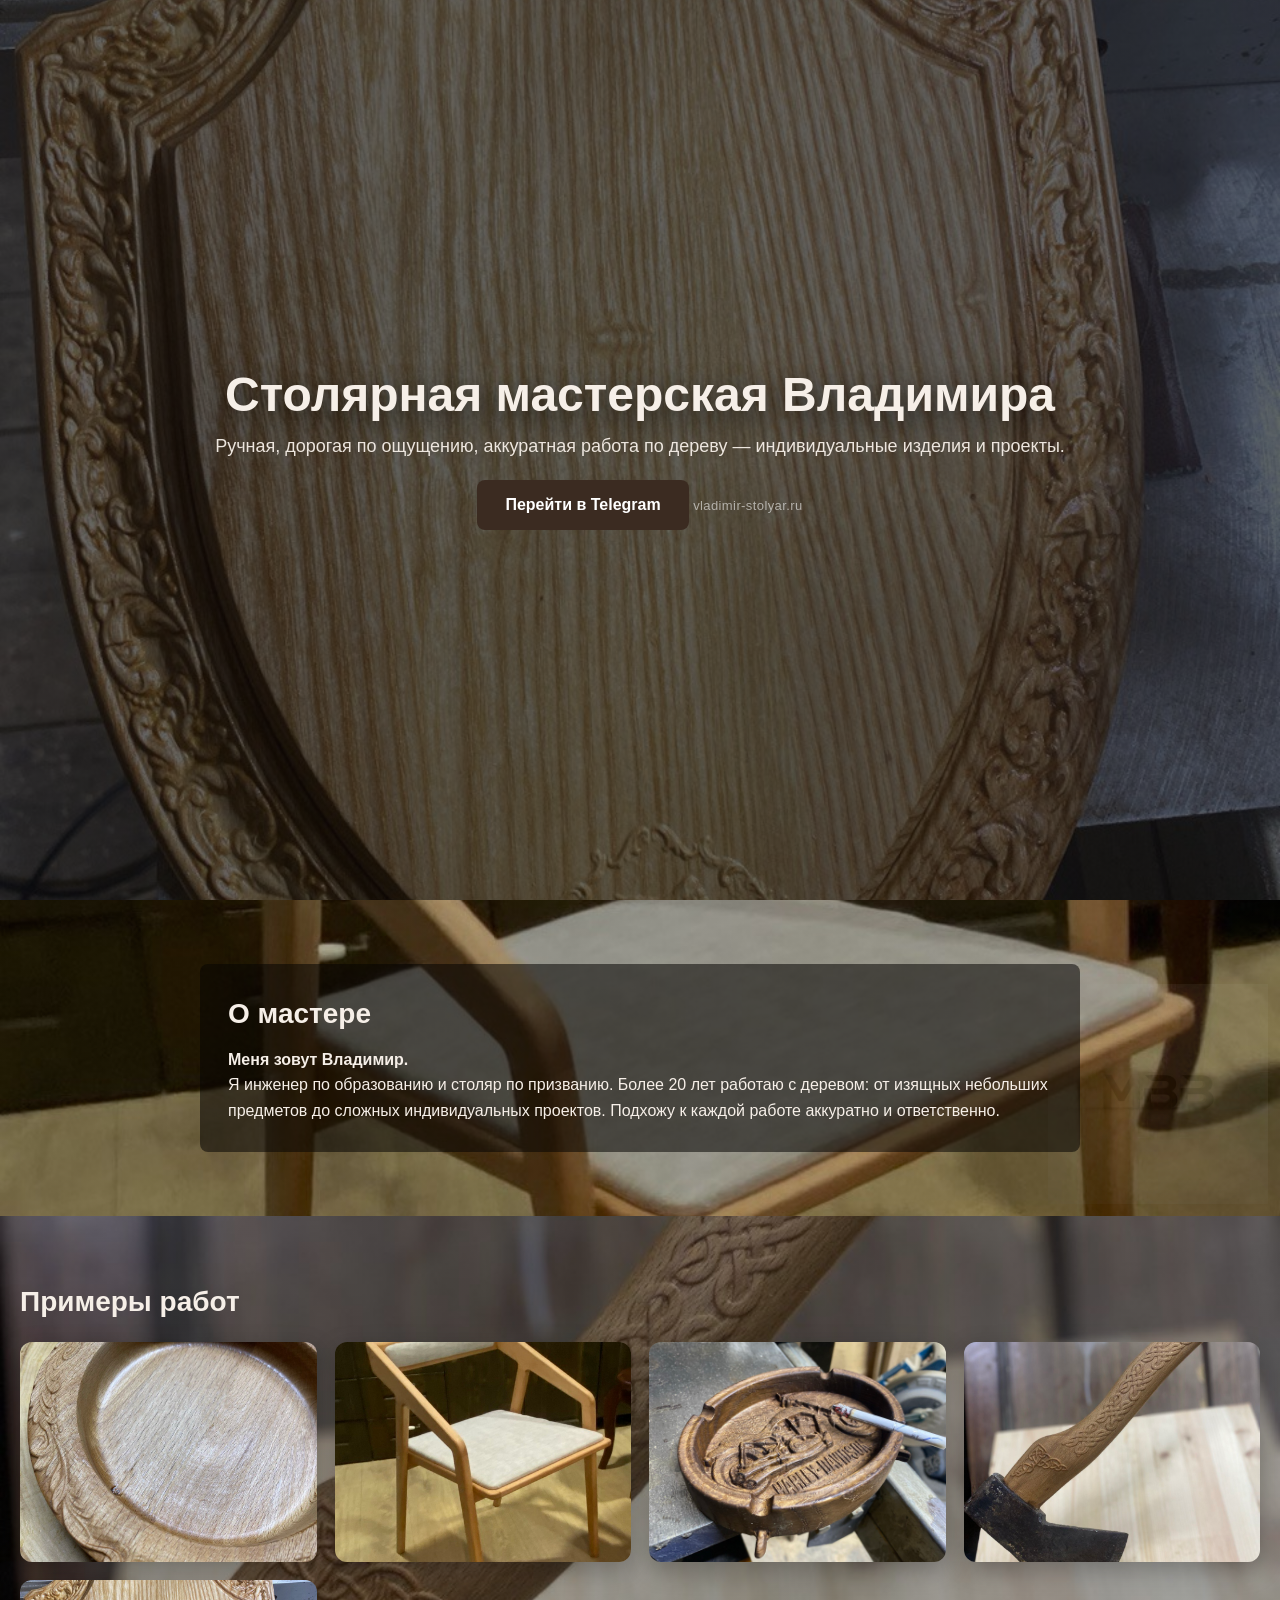
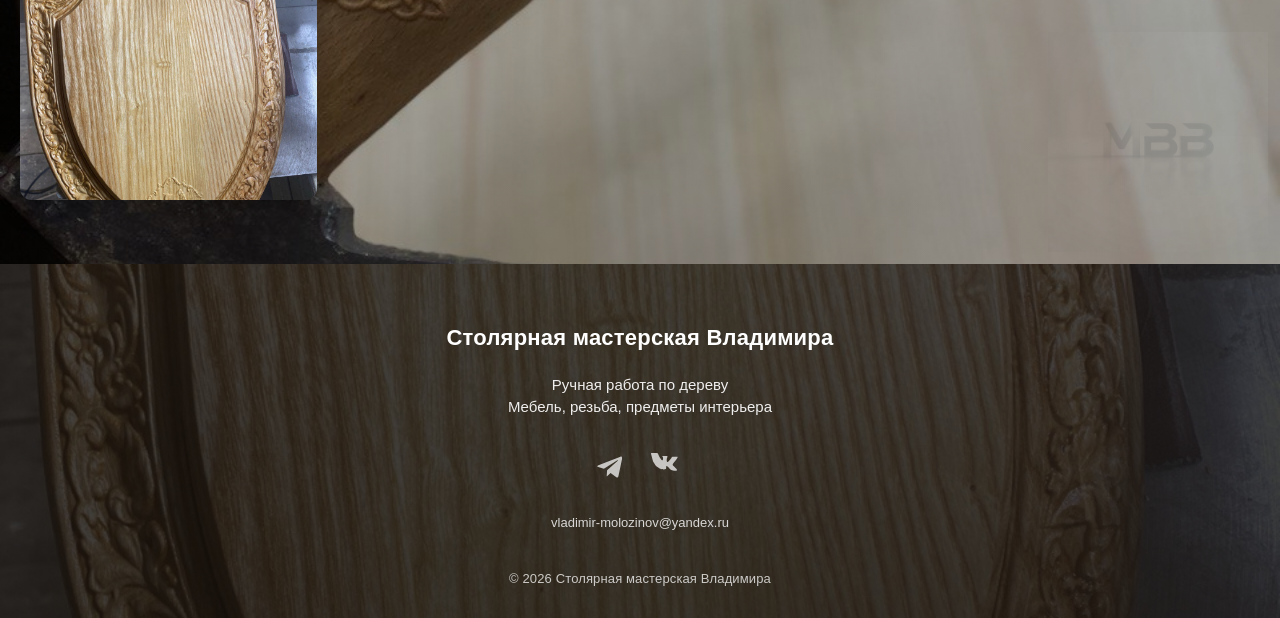
==== index.html @ 36123618 "Add files via upload" ====
﻿<!DOCTYPE html>
<html lang="ru">
<head>
  <meta charset="UTF-8">
  <title>Столярная мастерская Владимира</title>
  <meta name="description" content="Столярная мастерская. Более 20 лет ручной работы по дереву.">
  <meta name="viewport" content="width=device-width, initial-scale=1.0">

  <style>
    /* Reset & base */
    *{box-sizing:border-box;margin:0;padding:0}
    html,body{height:100%}
    body{
      font-family:Inter, -apple-system, BlinkMacSystemFont, "Segoe UI", Roboto, Arial, sans-serif;
      color:#2b2b2b;background:#111;line-height:1.6;font-size:16px;-webkit-font-smoothing:antialiased
    }
    a{color:inherit;text-decoration:none}

    /* Palette: тёплые древесные тона */
    :root{
      --wood-dark:#2b1f16;
      --wood-mid:#5a3f2e;
      --accent:#3b2b21;
      --light:#f6efe8;
      --muted:rgba(255,255,255,0.08);
    }

    /* ===== HERO (100vh) ===== */
    .hero{position:relative;height:100vh;display:flex;align-items:center;justify-content:center;padding:28px 20px;background:url('images/work5.jpg') center/cover no-repeat}

    .hero::before{content:'';position:absolute;inset:0;background:linear-gradient(rgba(10,8,6,0.62),rgba(10,8,6,0.62));z-index:0}

    /* Watermark logo: декоративно, поверх фонового фото, под текстом */
    .hero::after{content:'';position:absolute;top:15%;right:8%;z-index:1;width:40vmin;max-width:480px;height:auto;pointer-events:none;opacity:0.10;background-image:url('images/logo.png');background-repeat:no-repeat;background-position:center;background-size:contain;filter:blur(1px)}

    .hero-inner{position:relative;z-index:2;color:var(--light);max-width:920px;padding:40px 20px;text-align:center}
    .hero-title{font-size:clamp(28px,5vw,48px);line-height:1.03;margin-bottom:12px;font-weight:600;text-shadow:0 8px 28px rgba(0,0,0,0.55)}
    .hero-sub{font-size:18px;margin-bottom:20px;opacity:0.95}
    .btn{display:inline-block;background:var(--accent);color:#fff;padding:12px 28px;border-radius:8px;font-weight:600;transition:transform .18s ease,background .18s ease}
    .btn:hover{transform:translateY(-3px);background:var(--wood-dark)}
    .hero-domain{
      display:inline-block;
      margin-top:12px;
      font-size:13px;
      color:rgba(255,255,255,0.6);
      letter-spacing:0.4px;
      text-decoration:none;
      opacity:0.95;
      transition:opacity 0.14s ease;
    }
    .hero-domain:hover{opacity:1;text-decoration:none}

    /* ===== Section base with background image + watermark logo ===== */
    .section{position:relative;padding:64px 20px;color:var(--light);overflow:hidden}
    .section::after{content:'';position:absolute;right:12px;bottom:12px;width:220px;height:220px;background:url('images/logo.png') center/contain no-repeat;opacity:0.06;pointer-events:none}
    .section::before{content:'';position:absolute;inset:0;background:linear-gradient(rgba(8,6,4,0.35),rgba(8,6,4,0.35));z-index:0}
    .section > *{position:relative;z-index:1}

    /* About (на фоне фото) */
    .about{background:url('images/work2.jpg') center/cover no-repeat}
    .about .wrap{max-width:880px;margin:0 auto;padding:28px;background:rgba(6,4,3,0.54);border-radius:8px}
    .about h2{font-size:28px;margin-bottom:10px}
    .about p{color:var(--light);font-size:16px;line-height:1.6}

    /* Gallery section background */
    .works{background:url('images/work4.jpg') center/cover no-repeat}
    .works h2{font-size:28px;margin-bottom:18px}

    /* Gallery grid */
    .gallery{display:grid;gap:18px;grid-template-columns:repeat(auto-fit,minmax(220px,1fr));align-items:stretch}
    .card{overflow:hidden;border-radius:12px;background:var(--muted);box-shadow:0 8px 24px rgba(0,0,0,0.25);transition:transform .36s cubic-bezier(.2,.8,.2,1),box-shadow .36s}
    .card img{width:100%;height:220px;object-fit:cover;display:block;transition:transform .45s ease}
    .card:hover{transform:translateY(-6px);box-shadow:0 28px 60px rgba(0,0,0,0.4)}
    .card:hover img{transform:scale(1.06)}

    /* ===== Premium Footer (custom) ===== */
    .footer {
      position: relative;
      background: url('images/work5.jpg') center/cover no-repeat;
      color: #fff;
      text-align: center;
      padding: 56px 20px 28px 20px;
      margin-top: 0;
      overflow: hidden;
    }
    .footer::before {
      content: '';
      position: absolute;
      inset: 0;
      background: linear-gradient(rgba(20,16,12,0.78),rgba(20,16,12,0.82));
      z-index: 0;
    }
    .footer-content {
      position: relative;
      z-index: 1;
      max-width: 420px;
      margin: 0 auto;
      display: flex;
      flex-direction: column;
      align-items: center;
      gap: 18px;
    }
    .footer-content h3 {
      font-size: 22px;
      font-weight: 600;
      margin-bottom: 0;
      letter-spacing: 0.01em;
    }
    .footer-content p {
      font-size: 15px;
      opacity: 0.92;
      margin: 0;
      line-height: 1.5;
    }
    .socials {
      display: flex;
      gap: 18px;
      justify-content: center;
      align-items: center;
      margin: 8px 0 0 0;
    }
    .socials a {
      display: flex;
      align-items: center;
      justify-content: center;
      padding: 6px; /* hit area only, no background */
      text-decoration: none;
      transition: transform 0.25s ease;
      transform-origin: center;
    }
    .socials svg {
      width: 28px;
      height: 28px;
      display: block;
      fill: rgba(255,255,255,0.85);
      opacity: 0.85;
      transition: transform 0.25s ease, opacity 0.25s ease;
    }
    /* Hover scaling for non-VK icons only (do not scale VK) */
    .socials a:not(.vk):hover svg {
      transform: scale(1.08);
      opacity: 1;
    }

    /* VK: visually larger — scale only. Telegram untouched. */
    .socials a.vk svg { transform: scale(1.837); }
    .socials a.vk:hover svg { transform: scale(2.08); }
    .socials a.vk { margin-top: 0px; }

    /* Ensure both icons align on the same vertical center (handled by .socials flex) */
    .copy {
      display: block;
      margin-top: 18px;
      font-size: 13px;
      opacity: 0.75;
      letter-spacing: 0.01em;
    }
    .footer-email {
      display: block;
      margin-top: 10px;
      font-size: 13px;
      color: rgba(255,255,255,0.9);
      text-decoration: none;
      opacity: 0.9;
      transition: opacity 0.18s ease;
    }
    .footer-email:hover {
      opacity: 1;
      text-decoration: none;
    }
    @media (max-width: 600px) {
      .footer-content { max-width: 98vw; padding: 0 2vw; }
      .footer { padding: 36px 6px 18px 6px; }
      .socials a { width: 40px; height: 40px; }
      .socials svg { width: 22px; height: 22px; }
      .footer-content h3 { font-size: 17px; }
      .footer-content p { font-size: 13px; }
      .copy { font-size: 12px; }
    }

    /* ===== Responsive adjustments ===== */
    @media (min-width:1100px){
      .gallery{grid-template-columns:repeat(4,1fr)}
    }
    @media (min-width:800px) and (max-width:1099px){
      .gallery{grid-template-columns:repeat(3,1fr)}
    }
    @media (max-width:799px){
      .hero-logo{width:96px;top:18px}
      .hero-inner{padding:18px}
      .hero-title{font-size:22px}
      .hero-sub{font-size:14px}
      .about .wrap{padding:18px}
      .card img{height:180px}
    }
    @media (max-width:420px){
      body{font-size:15px}
      .btn{display:block;width:100%;padding:14px;border-radius:10px;text-align:center}
      .gallery{grid-template-columns:1fr;gap:14px}
      .card img{height:160px}
      .section{padding:48px 16px}
      footer{padding:36px 16px}
      .footer-inner{padding:18px}
      .icon{width:46px;height:46px}
      .footer-title{font-size:18px}
    }
  </style> 
</head>
<body>

  <!-- HERO -->
  <header class="hero" role="banner">
    <div class="hero-inner">
      <h1 class="hero-title">Столярная мастерская Владимира</h1>
      <p class="hero-sub">Ручная, дорогая по ощущению, аккуратная работа по дереву — индивидуальные изделия и проекты.</p>
      <a class="btn" href="https://t.me/MBBStolyar" target="_blank" rel="noopener">Перейти в Telegram</a>
      <a class="hero-domain" href="https://vladimir-stolyar.ru" target="_blank" rel="noopener">vladimir-stolyar.ru</a>
    </div>
  </header>

  <main>
    <!-- ABOUT -->
    <section class="section about" aria-labelledby="about-title">
      <div class="wrap">
        <h2 id="about-title">О мастере</h2>
        <p><strong>Меня зовут Владимир.</strong></p>
        <p>Я инженер по образованию и столяр по призванию. Более 20 лет работаю с деревом: от изящных небольших предметов до сложных индивидуальных проектов. Подхожу к каждой работе аккуратно и ответственно.</p>
      </div>
    </section>

    <!-- WORKS / GALLERY -->
    <section class="section works" aria-labelledby="works-title">
      <h2 id="works-title">Примеры работ</h2>
      <div class="gallery" role="list">
        <article class="card" role="listitem"><img src="images/work1.jpg" alt="Работа 1"></article>
        <article class="card" role="listitem"><img src="images/work2.jpg" alt="Работа 2"></article>
        <article class="card" role="listitem"><img src="images/work3.jpg" alt="Работа 3"></article>
        <article class="card" role="listitem"><img src="images/work4.jpg" alt="Работа 4"></article>
        <article class="card" role="listitem"><img src="images/work5.jpg" alt="Работа 5"></article>
      </div>
    </section>
  </main>

  <footer class="footer">
    <div class="footer-content">
      <h3>Столярная мастерская Владимира</h3>
      <p>Ручная работа по дереву<br>Мебель, резьба, предметы интерьера</p>
      <div class="socials">
        <a href="https://t.me/MBBStolyar" target="_blank" rel="noopener" aria-label="Telegram">
          <svg viewBox="0 0 24 24" aria-hidden="true" focusable="false">
            <path d="M21.543 6.498l-3.197 15.076c-.242 1.08-.876 1.344-1.776.837l-4.908-3.62-2.368 2.28c-.262.262-.482.482-.99.482l.354-5.012 9.12-8.236c.396-.354-.086-.552-.612-.198l-11.28 7.1-4.86-1.52c-1.056-.33-1.08-1.056.22-1.56l18.84-7.26c.864-.33 1.62.198 1.332 1.56z"/>
          </svg>
        </a>

        <a class="vk" href="https://vk.com/papamozhetserov" target="_blank" rel="noopener" aria-label="VK">
          <svg viewBox="0 0 24 24" fill="currentColor" aria-hidden="true" focusable="false">
            <path d="M3.545 6.558c.06-.196.326-.196.326-.196h2.51c.216 0 .37.143.43.305 0 0 .405 1.03.97 1.9.78 1.19 1.095 1.32 1.257 1.225.23-.13.18-1.02.18-1.02s-.025-.33-.11-.48c-.11-.19-.35-.245-.28-.335.06-.075.26-.1.53-.11.76-.03 1.66.005 1.66.005s.235.03.275.16c.04.13-.085.38-.085.38s-.25.67-.275 1.1c-.04.86.15 1.02.26 1.08.26.14.58-.145 1.17-.87.62-.77.865-1.25.865-1.25s.065-.145.2-.22c.13-.07.305-.05.305-.05h1.95s.29.005.34.095c.045.09-.035.275-.035.275s-.31.62-1.02 1.52c-1.47 1.86-1.63 1.74-.46 2.8 1.07.98 1.23 1.47 1.23 1.47s.02.17-.1.26c-.12.09-.35.065-.35.065h-.88c-.845 0-1.235-.125-1.7-.515-.74-.62-1.36-1.79-1.86-1.67-.07.02-.17.065-.17.315 0 .455.08.89-.175 1.08-.275.205-.79.19-1.13.19-.255 0-1.54-.015-2.92-1.215-.935-.815-1.81-2.44-1.98-2.775-.015-.035-.03-.075-.015-.11z"/>
          </svg>
        </a>
      </div>
      <a class="footer-email" href="mailto:vladimir-molozinov@yandex.ru">vladimir-molozinov@yandex.ru</a>
      <span class="copy">© 2026 Столярная мастерская Владимира</span>
    </div>
  </footer>

</body>
</html>
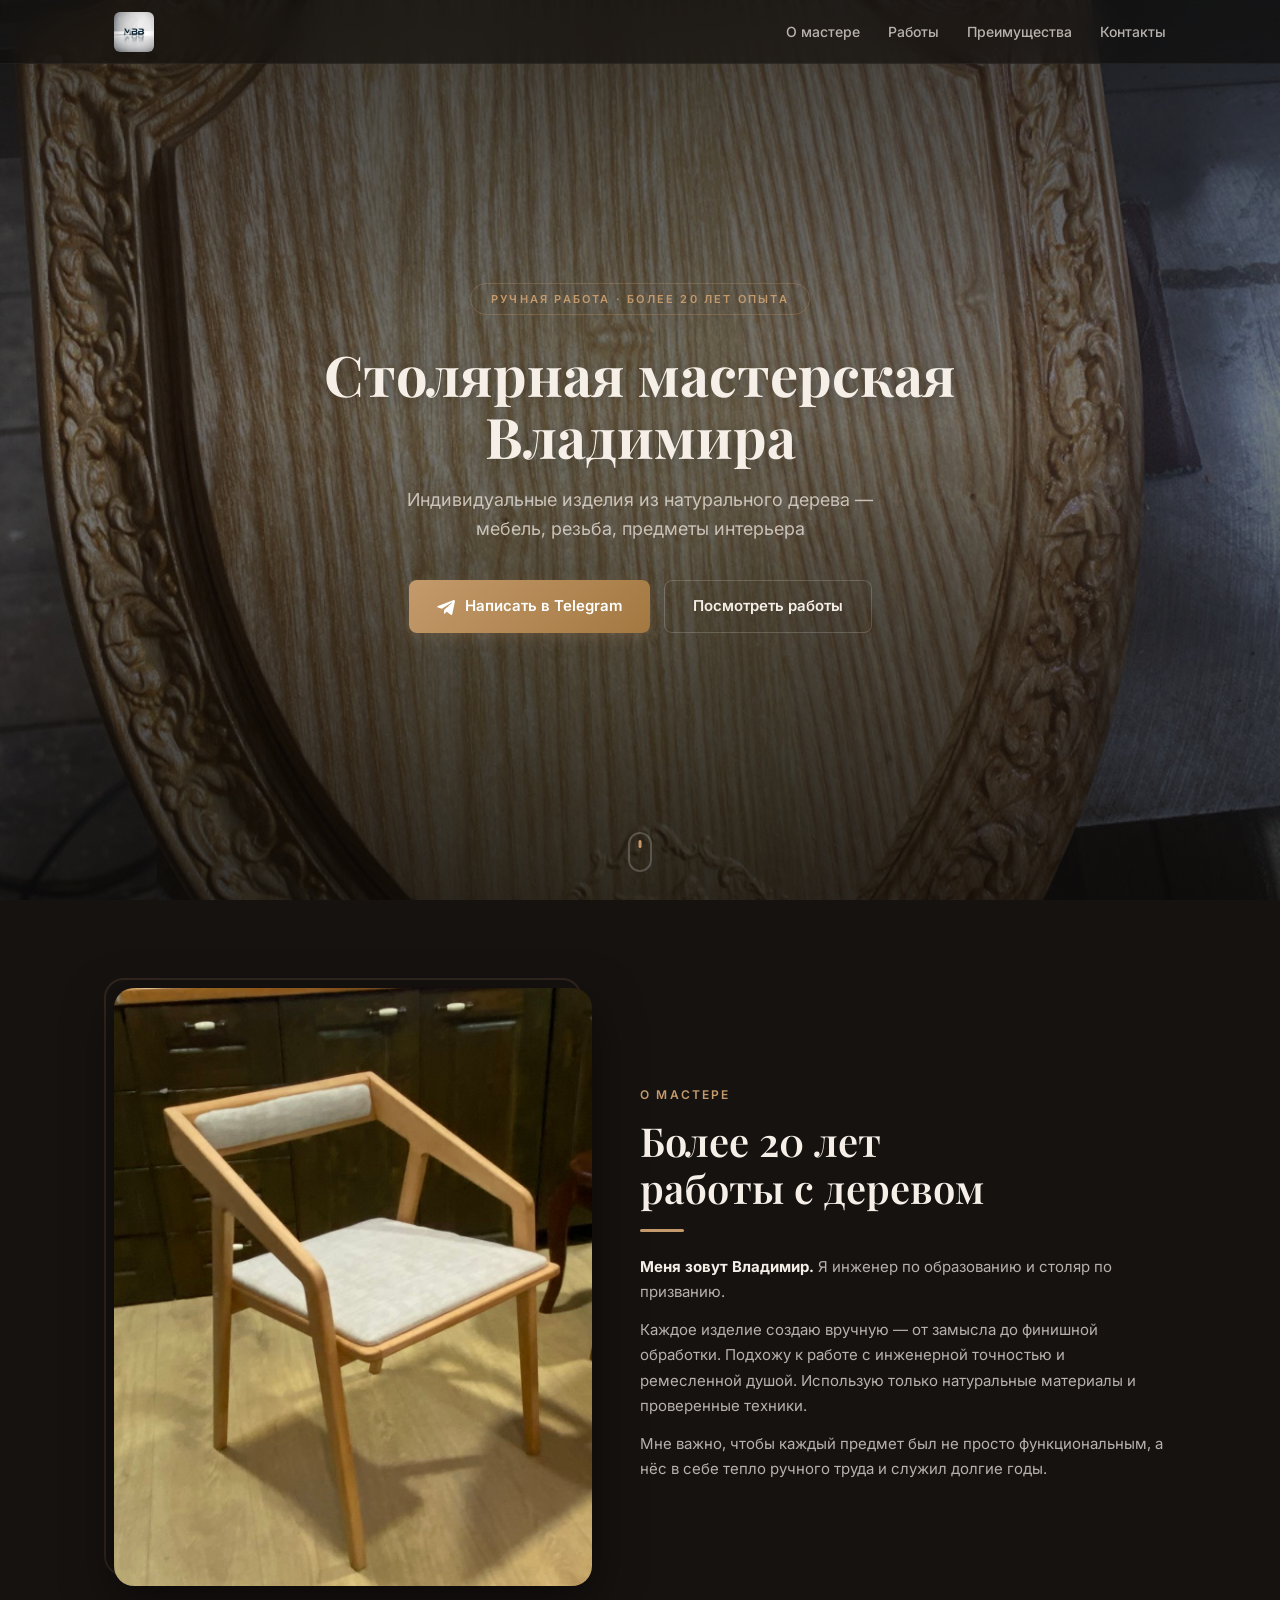
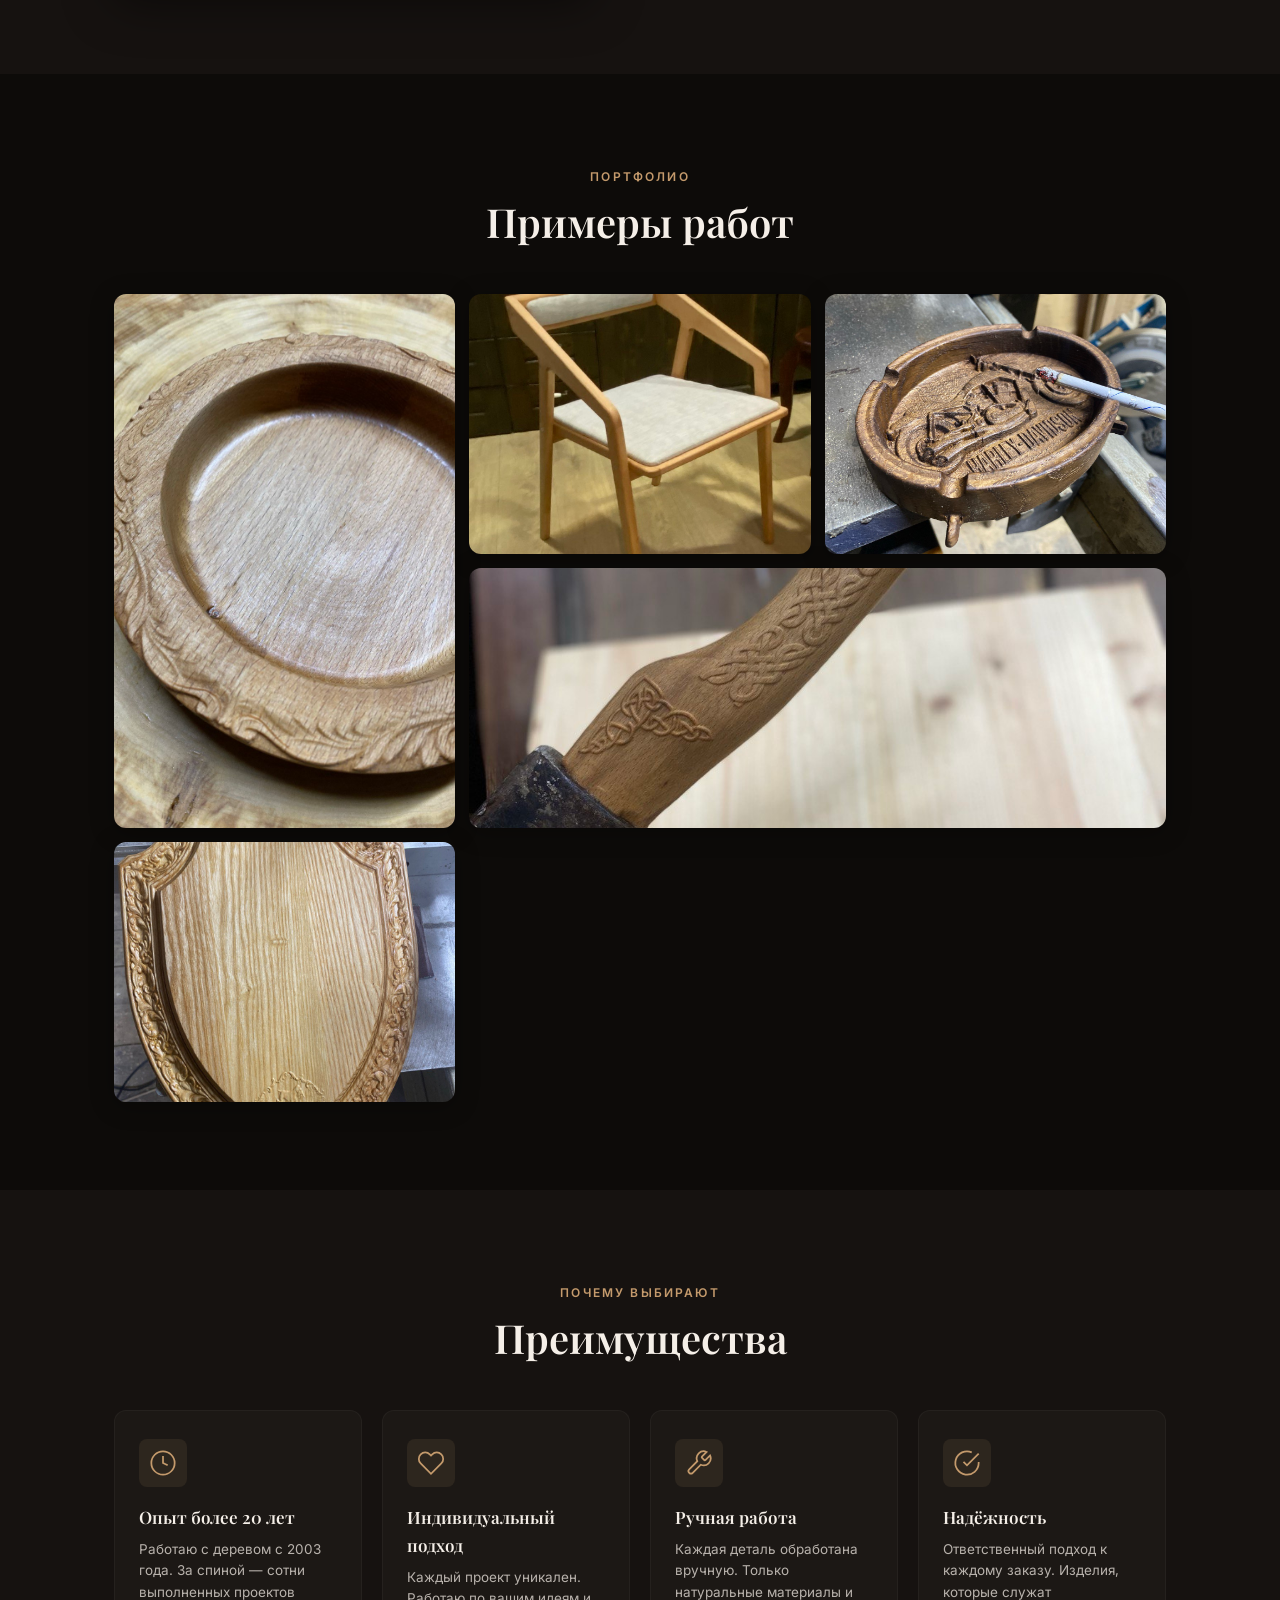
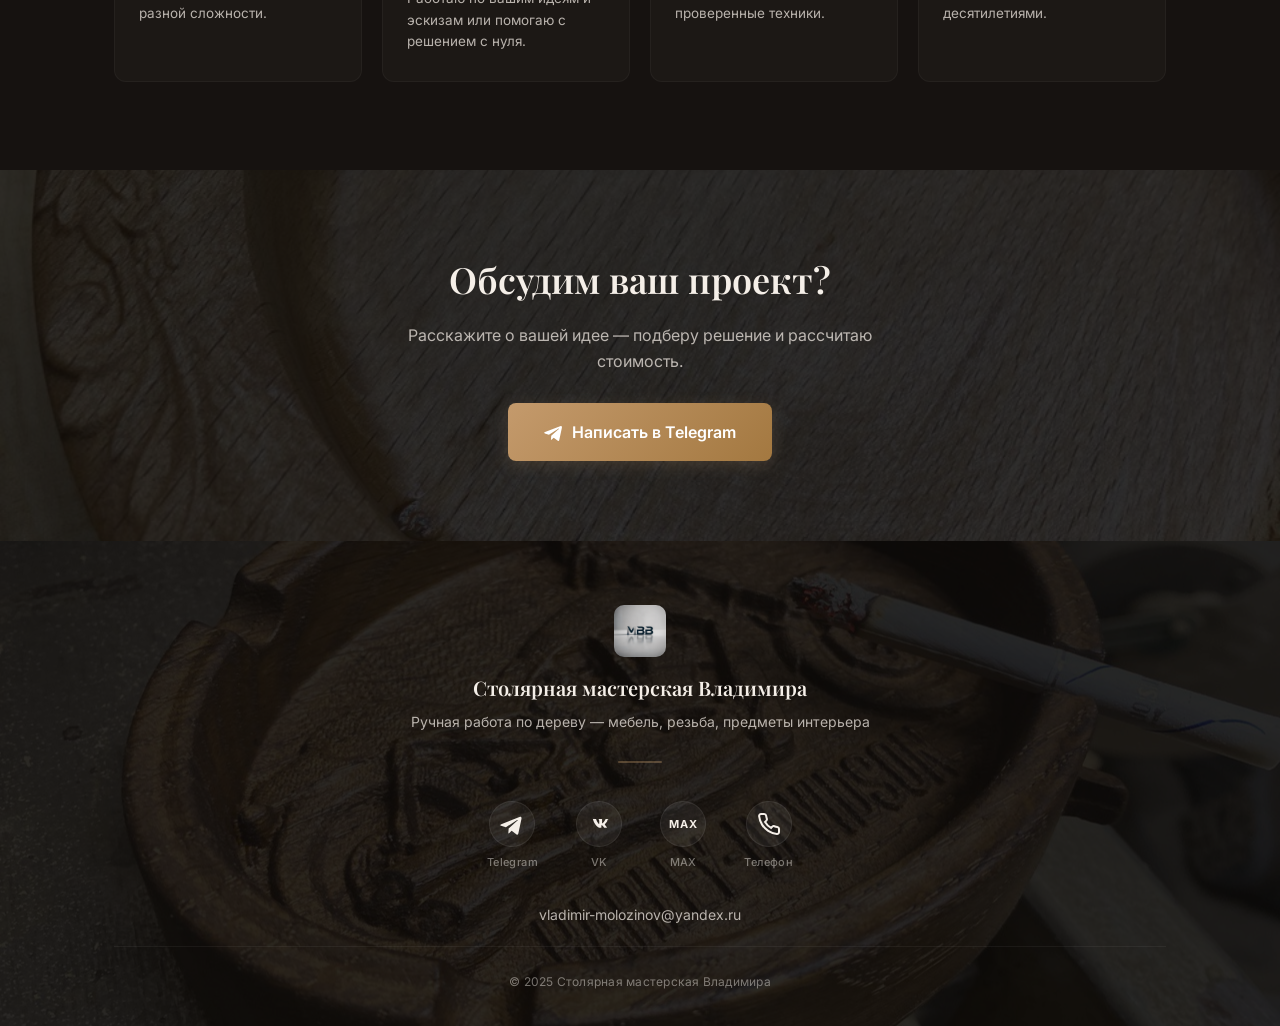
==== commit 8e45149b: "Update print statement from 'Hello' to 'Goodbye'" ====
--- a/index.html
+++ b/index.html
@@ -1,268 +1,354 @@
-﻿<!DOCTYPE html>
+<!DOCTYPE html>
 <html lang="ru">
 <head>
   <meta charset="UTF-8">
-  <title>Столярная мастерская Владимира</title>
-  <meta name="description" content="Столярная мастерская. Более 20 лет ручной работы по дереву.">
   <meta name="viewport" content="width=device-width, initial-scale=1.0">
-
-  <style>
-    /* Reset & base */
-    *{box-sizing:border-box;margin:0;padding:0}
-    html,body{height:100%}
-    body{
-      font-family:Inter, -apple-system, BlinkMacSystemFont, "Segoe UI", Roboto, Arial, sans-serif;
-      color:#2b2b2b;background:#111;line-height:1.6;font-size:16px;-webkit-font-smoothing:antialiased
-    }
-    a{color:inherit;text-decoration:none}
-
-    /* Palette: тёплые древесные тона */
-    :root{
-      --wood-dark:#2b1f16;
-      --wood-mid:#5a3f2e;
-      --accent:#3b2b21;
-      --light:#f6efe8;
-      --muted:rgba(255,255,255,0.08);
-    }
-
-    /* ===== HERO (100vh) ===== */
-    .hero{position:relative;height:100vh;display:flex;align-items:center;justify-content:center;padding:28px 20px;background:url('images/work5.jpg') center/cover no-repeat}
-
-    .hero::before{content:'';position:absolute;inset:0;background:linear-gradient(rgba(10,8,6,0.62),rgba(10,8,6,0.62));z-index:0}
-
-    /* Watermark logo: декоративно, поверх фонового фото, под текстом */
-    .hero::after{content:'';position:absolute;top:15%;right:8%;z-index:1;width:40vmin;max-width:480px;height:auto;pointer-events:none;opacity:0.10;background-image:url('images/logo.png');background-repeat:no-repeat;background-position:center;background-size:contain;filter:blur(1px)}
-
-    .hero-inner{position:relative;z-index:2;color:var(--light);max-width:920px;padding:40px 20px;text-align:center}
-    .hero-title{font-size:clamp(28px,5vw,48px);line-height:1.03;margin-bottom:12px;font-weight:600;text-shadow:0 8px 28px rgba(0,0,0,0.55)}
-    .hero-sub{font-size:18px;margin-bottom:20px;opacity:0.95}
-    .btn{display:inline-block;background:var(--accent);color:#fff;padding:12px 28px;border-radius:8px;font-weight:600;transition:transform .18s ease,background .18s ease}
-    .btn:hover{transform:translateY(-3px);background:var(--wood-dark)}
-    .hero-domain{
-      display:inline-block;
-      margin-top:12px;
-      font-size:13px;
-      color:rgba(255,255,255,0.6);
-      letter-spacing:0.4px;
-      text-decoration:none;
-      opacity:0.95;
-      transition:opacity 0.14s ease;
-    }
-    .hero-domain:hover{opacity:1;text-decoration:none}
-
-    /* ===== Section base with background image + watermark logo ===== */
-    .section{position:relative;padding:64px 20px;color:var(--light);overflow:hidden}
-    .section::after{content:'';position:absolute;right:12px;bottom:12px;width:220px;height:220px;background:url('images/logo.png') center/contain no-repeat;opacity:0.06;pointer-events:none}
-    .section::before{content:'';position:absolute;inset:0;background:linear-gradient(rgba(8,6,4,0.35),rgba(8,6,4,0.35));z-index:0}
-    .section > *{position:relative;z-index:1}
-
-    /* About (на фоне фото) */
-    .about{background:url('images/work2.jpg') center/cover no-repeat}
-    .about .wrap{max-width:880px;margin:0 auto;padding:28px;background:rgba(6,4,3,0.54);border-radius:8px}
-    .about h2{font-size:28px;margin-bottom:10px}
-    .about p{color:var(--light);font-size:16px;line-height:1.6}
-
-    /* Gallery section background */
-    .works{background:url('images/work4.jpg') center/cover no-repeat}
-    .works h2{font-size:28px;margin-bottom:18px}
-
-    /* Gallery grid */
-    .gallery{display:grid;gap:18px;grid-template-columns:repeat(auto-fit,minmax(220px,1fr));align-items:stretch}
-    .card{overflow:hidden;border-radius:12px;background:var(--muted);box-shadow:0 8px 24px rgba(0,0,0,0.25);transition:transform .36s cubic-bezier(.2,.8,.2,1),box-shadow .36s}
-    .card img{width:100%;height:220px;object-fit:cover;display:block;transition:transform .45s ease}
-    .card:hover{transform:translateY(-6px);box-shadow:0 28px 60px rgba(0,0,0,0.4)}
-    .card:hover img{transform:scale(1.06)}
-
-    /* ===== Premium Footer (custom) ===== */
-    .footer {
-      position: relative;
-      background: url('images/work5.jpg') center/cover no-repeat;
-      color: #fff;
-      text-align: center;
-      padding: 56px 20px 28px 20px;
-      margin-top: 0;
-      overflow: hidden;
-    }
-    .footer::before {
-      content: '';
-      position: absolute;
-      inset: 0;
-      background: linear-gradient(rgba(20,16,12,0.78),rgba(20,16,12,0.82));
-      z-index: 0;
-    }
-    .footer-content {
-      position: relative;
-      z-index: 1;
-      max-width: 420px;
-      margin: 0 auto;
-      display: flex;
-      flex-direction: column;
-      align-items: center;
-      gap: 18px;
-    }
-    .footer-content h3 {
-      font-size: 22px;
-      font-weight: 600;
-      margin-bottom: 0;
-      letter-spacing: 0.01em;
-    }
-    .footer-content p {
-      font-size: 15px;
-      opacity: 0.92;
-      margin: 0;
-      line-height: 1.5;
-    }
-    .socials {
-      display: flex;
-      gap: 18px;
-      justify-content: center;
-      align-items: center;
-      margin: 8px 0 0 0;
-    }
-    .socials a {
-      display: flex;
-      align-items: center;
-      justify-content: center;
-      padding: 6px; /* hit area only, no background */
-      text-decoration: none;
-      transition: transform 0.25s ease;
-      transform-origin: center;
-    }
-    .socials svg {
-      width: 28px;
-      height: 28px;
-      display: block;
-      fill: rgba(255,255,255,0.85);
-      opacity: 0.85;
-      transition: transform 0.25s ease, opacity 0.25s ease;
-    }
-    /* Hover scaling for non-VK icons only (do not scale VK) */
-    .socials a:not(.vk):hover svg {
-      transform: scale(1.08);
-      opacity: 1;
-    }
-
-    /* VK: visually larger — scale only. Telegram untouched. */
-    .socials a.vk svg { transform: scale(1.837); }
-    .socials a.vk:hover svg { transform: scale(2.08); }
-    .socials a.vk { margin-top: 0px; }
-
-    /* Ensure both icons align on the same vertical center (handled by .socials flex) */
-    .copy {
-      display: block;
-      margin-top: 18px;
-      font-size: 13px;
-      opacity: 0.75;
-      letter-spacing: 0.01em;
-    }
-    .footer-email {
-      display: block;
-      margin-top: 10px;
-      font-size: 13px;
-      color: rgba(255,255,255,0.9);
-      text-decoration: none;
-      opacity: 0.9;
-      transition: opacity 0.18s ease;
-    }
-    .footer-email:hover {
-      opacity: 1;
-      text-decoration: none;
-    }
-    @media (max-width: 600px) {
-      .footer-content { max-width: 98vw; padding: 0 2vw; }
-      .footer { padding: 36px 6px 18px 6px; }
-      .socials a { width: 40px; height: 40px; }
-      .socials svg { width: 22px; height: 22px; }
-      .footer-content h3 { font-size: 17px; }
-      .footer-content p { font-size: 13px; }
-      .copy { font-size: 12px; }
-    }
-
-    /* ===== Responsive adjustments ===== */
-    @media (min-width:1100px){
-      .gallery{grid-template-columns:repeat(4,1fr)}
-    }
-    @media (min-width:800px) and (max-width:1099px){
-      .gallery{grid-template-columns:repeat(3,1fr)}
-    }
-    @media (max-width:799px){
-      .hero-logo{width:96px;top:18px}
-      .hero-inner{padding:18px}
-      .hero-title{font-size:22px}
-      .hero-sub{font-size:14px}
-      .about .wrap{padding:18px}
-      .card img{height:180px}
-    }
-    @media (max-width:420px){
-      body{font-size:15px}
-      .btn{display:block;width:100%;padding:14px;border-radius:10px;text-align:center}
-      .gallery{grid-template-columns:1fr;gap:14px}
-      .card img{height:160px}
-      .section{padding:48px 16px}
-      footer{padding:36px 16px}
-      .footer-inner{padding:18px}
-      .icon{width:46px;height:46px}
-      .footer-title{font-size:18px}
-    }
-  </style> 
+  <title>Столярная мастерская Владимира — ручная работа по дереву</title>
+  <meta name="description" content="Столярная мастерская Владимира. Более 20 лет ручной работы по дереву. Мебель, резьба, предметы интерьера. Индивидуальные заказы.">
+
+  <!-- ===== FAVICONS (все файлы лежат в /images/) ===== -->
+  <link rel="icon" href="images/favicon.ico" sizes="any">
+  <link rel="icon" type="image/png" sizes="16x16" href="images/favicon-16x16.png">
+  <link rel="icon" type="image/png" sizes="32x32" href="images/favicon-32x32.png">
+  <link rel="icon" type="image/png" sizes="48x48" href="images/favicon-48x48.png">
+  <link rel="icon" type="image/png" sizes="128x128" href="images/favicon-128x128.png">
+  <link rel="icon" type="image/png" sizes="256x256" href="images/favicon-256x256.png">
+
+  <!-- ===== ШРИФТЫ ===== -->
+  <link rel="preconnect" href="https://fonts.googleapis.com">
+  <link rel="preconnect" href="https://fonts.gstatic.com" crossorigin>
+  <link href="https://fonts.googleapis.com/css2?family=Inter:wght@400;500;600&family=Playfair+Display:wght@400;600;700&display=swap" rel="stylesheet">
+
+  <link rel="stylesheet" href="styles.css">
 </head>
 <body>
 
-  <!-- HERO -->
-  <header class="hero" role="banner">
-    <div class="hero-inner">
-      <h1 class="hero-title">Столярная мастерская Владимира</h1>
-      <p class="hero-sub">Ручная, дорогая по ощущению, аккуратная работа по дереву — индивидуальные изделия и проекты.</p>
-      <a class="btn" href="https://t.me/MBBStolyar" target="_blank" rel="noopener">Перейти в Telegram</a>
-      <a class="hero-domain" href="https://vladimir-stolyar.ru" target="_blank" rel="noopener">vladimir-stolyar.ru</a>
+  <!-- ============================================================
+       НАВИГАЦИЯ — фиксированная, компактная
+       ============================================================ -->
+  <nav class="nav" id="nav" role="navigation" aria-label="Главная навигация">
+    <div class="nav-inner">
+      <a href="#" class="nav-logo" aria-label="На главную">
+        <img src="images/logo.png" alt="Мастерская Владимира" width="40" height="40">
+      </a>
+      <div class="nav-links">
+        <!-- МЕНЯТЬ ССЫЛКИ НАВИГАЦИИ ЗДЕСЬ -->
+        <a href="#about">О мастере</a>
+        <a href="#gallery">Работы</a>
+        <a href="#advantages">Преимущества</a>
+        <a href="#contact">Контакты</a>
+      </div>
+      <button class="nav-burger" id="navBurger" aria-label="Открыть меню" aria-expanded="false">
+        <span></span><span></span><span></span>
+      </button>
     </div>
+    <!-- Мобильное выпадающее меню -->
+    <div class="nav-mobile" id="navMobile" aria-hidden="true">
+      <a href="#about">О мастере</a>
+      <a href="#gallery">Работы</a>
+      <a href="#advantages">Преимущества</a>
+      <a href="#contact">Контакты</a>
+    </div>
+  </nav>
+
+
+  <!-- ============================================================
+       HERO — первый экран
+       Фоновое изображение задаётся в styles.css (.hero)
+       ============================================================ -->
+  <header class="hero" id="hero" role="banner">
+    <div class="hero-overlay"></div>
+    <div class="hero-inner fade-in">
+      <span class="hero-badge">Ручная работа · Более 20 лет опыта</span>
+
+      <!-- МЕНЯТЬ ЗАГОЛОВОК И ПОДЗАГОЛОВОК ЗДЕСЬ -->
+      <h1 class="hero-title">Столярная мастерская<br>Владимира</h1>
+      <p class="hero-sub">Индивидуальные изделия из натурального дерева —<br class="hide-mobile"> мебель, резьба, предметы интерьера</p>
+
+      <div class="hero-actions">
+        <!-- МЕНЯТЬ ССЫЛКУ TELEGRAM ЗДЕСЬ -->
+        <a class="btn btn-primary" href="https://t.me/MBBStolyar" target="_blank" rel="noopener">
+          <svg width="20" height="20" viewBox="0 0 24 24" fill="currentColor" aria-hidden="true"><path d="M21.543 6.498l-3.197 15.076c-.242 1.08-.876 1.344-1.776.837l-4.908-3.62-2.368 2.28c-.262.262-.482.482-.99.482l.354-5.012 9.12-8.236c.396-.354-.086-.552-.612-.198l-11.28 7.1-4.86-1.52c-1.056-.33-1.08-1.056.22-1.56l18.84-7.26c.864-.33 1.62.198 1.332 1.56z"/></svg>
+          Написать в Telegram
+        </a>
+        <a class="btn btn-outline" href="#gallery">Посмотреть работы</a>
+      </div>
+    </div>
+    <!-- Индикатор скролла -->
+    <div class="hero-scroll" aria-hidden="true"><span></span></div>
   </header>
 
   <main>
-    <!-- ABOUT -->
-    <section class="section about" aria-labelledby="about-title">
-      <div class="wrap">
-        <h2 id="about-title">О мастере</h2>
-        <p><strong>Меня зовут Владимир.</strong></p>
-        <p>Я инженер по образованию и столяр по призванию. Более 20 лет работаю с деревом: от изящных небольших предметов до сложных индивидуальных проектов. Подхожу к каждой работе аккуратно и ответственно.</p>
+      <!-- ============================================================
+         О МАСТЕРЕ
+         МЕНЯТЬ ТЕКСТ О МАСТЕРЕ ЗДЕСЬ
+         ============================================================ -->
+    <section class="section section-about" id="about" aria-labelledby="about-title">
+      <div class="container">
+        <div class="about-grid reveal">
+          <div class="about-image-wrap">
+            <!-- МЕНЯТЬ ФОТО В СЕКЦИИ "О МАСТЕРЕ": замените src -->
+            <img src="images/work2.jpg" alt="Мастерская Владимира — процесс работы" class="about-image" loading="lazy">
+            <div class="about-image-accent" aria-hidden="true"></div>
+          </div>
+          <div class="about-text">
+            <span class="section-label">О мастере</span>
+            <h2 id="about-title" class="section-title">Более 20 лет<br>работы с деревом</h2>
+            <div class="about-divider" aria-hidden="true"></div>
+            <p><strong>Меня зовут Владимир.</strong> Я инженер по образованию и столяр по призванию.</p>
+            <p>Каждое изделие создаю вручную — от замысла до финишной обработки. Подхожу к работе с инженерной точностью и ремесленной душой. Использую только натуральные материалы и проверенные техники.</p>
+            <p>Мне важно, чтобы каждый предмет был не просто функциональным, а нёс в себе тепло ручного труда и служил долгие годы.</p>
+          </div>
+        </div>
+      </div>
+    </section>  
+      <!-- ============================================================
+         ГАЛЕРЕЯ РАБОТ
+         КАК ДОБАВИТЬ НОВОЕ ФОТО:
+         1. Положите файл в /images/ (например work6.jpg)
+         2. Скопируйте блок .gallery-item ниже
+         3. Замените src и data-src на images/work6.jpg
+         4. Обновите alt-текст
+         ============================================================ -->
+    <section class="section section-gallery" id="gallery" aria-labelledby="gallery-title">
+      <div class="container">
+        <div class="section-header reveal">
+          <span class="section-label">Портфолио</span>
+          <h2 id="gallery-title" class="section-title">Примеры работ</h2>
+        </div>
+
+        <div class="gallery-grid reveal" role="list">
+
+          <div class="gallery-item span-tall" role="listitem">
+            <img src="images/work1.jpg" alt="Изделие ручной работы из дерева" loading="lazy">
+            <div class="gallery-overlay">
+              <button class="gallery-zoom" aria-label="Увеличить изображение" data-src="images/work1.jpg">
+                <svg width="22" height="22" viewBox="0 0 24 24" fill="none" stroke="currentColor" stroke-width="2"><circle cx="11" cy="11" r="7"/><path d="m21 21-4.35-4.35"/></svg>
+              </button>
+            </div>
+          </div>
+
+          <div class="gallery-item" role="listitem">
+            <img src="images/work2.jpg" alt="Столярное изделие ручной работы" loading="lazy">
+            <div class="gallery-overlay">
+              <button class="gallery-zoom" aria-label="Увеличить изображение" data-src="images/work2.jpg">
+                <svg width="22" height="22" viewBox="0 0 24 24" fill="none" stroke="currentColor" stroke-width="2"><circle cx="11" cy="11" r="7"/><path d="m21 21-4.35-4.35"/></svg>
+              </button>
+            </div>
+          </div>
+
+          <div class="gallery-item" role="listitem">
+            <img src="images/work3.jpg" alt="Работа из натурального дерева" loading="lazy">
+            <div class="gallery-overlay">
+              <button class="gallery-zoom" aria-label="Увеличить изображение" data-src="images/work3.jpg">
+                <svg width="22" height="22" viewBox="0 0 24 24" fill="none" stroke="currentColor" stroke-width="2"><circle cx="11" cy="11" r="7"/><path d="m21 21-4.35-4.35"/></svg>
+              </button>
+            </div>
+          </div>
+
+          <div class="gallery-item span-wide" role="listitem">
+            <img src="images/work4.jpg" alt="Деревянное изделие для интерьера" loading="lazy">
+            <div class="gallery-overlay">
+              <button class="gallery-zoom" aria-label="Увеличить изображение" data-src="images/work4.jpg">
+                <svg width="22" height="22" viewBox="0 0 24 24" fill="none" stroke="currentColor" stroke-width="2"><circle cx="11" cy="11" r="7"/><path d="m21 21-4.35-4.35"/></svg>
+              </button>
+            </div>
+          </div>
+
+          <div class="gallery-item" role="listitem">
+            <img src="images/work5.jpg" alt="Изделие из массива дерева" loading="lazy">
+            <div class="gallery-overlay">
+              <button class="gallery-zoom" aria-label="Увеличить изображение" data-src="images/work5.jpg">
+                <svg width="22" height="22" viewBox="0 0 24 24" fill="none" stroke="currentColor" stroke-width="2"><circle cx="11" cy="11" r="7"/><path d="m21 21-4.35-4.35"/></svg>
+              </button>
+            </div>
+          </div>
+
+        </div>
       </div>
     </section>
-
-    <!-- WORKS / GALLERY -->
-    <section class="section works" aria-labelledby="works-title">
-      <h2 id="works-title">Примеры работ</h2>
-      <div class="gallery" role="list">
-        <article class="card" role="listitem"><img src="images/work1.jpg" alt="Работа 1"></article>
-        <article class="card" role="listitem"><img src="images/work2.jpg" alt="Работа 2"></article>
-        <article class="card" role="listitem"><img src="images/work3.jpg" alt="Работа 3"></article>
-        <article class="card" role="listitem"><img src="images/work4.jpg" alt="Работа 4"></article>
-        <article class="card" role="listitem"><img src="images/work5.jpg" alt="Работа 5"></article>
+        <!-- ============================================================
+         ПРЕИМУЩЕСТВА (4 пункта)
+         МЕНЯТЬ ТЕКСТЫ ПРЕИМУЩЕСТВ ЗДЕСЬ
+         ============================================================ -->
+    <section class="section section-advantages" id="advantages" aria-labelledby="adv-title">
+      <div class="container">
+        <div class="section-header reveal">
+          <span class="section-label">Почему выбирают</span>
+          <h2 id="adv-title" class="section-title">Преимущества</h2>
+        </div>
+        <div class="adv-grid reveal">
+
+          <div class="adv-card">
+            <div class="adv-icon" aria-hidden="true">
+              <svg width="28" height="28" viewBox="0 0 24 24" fill="none" stroke="currentColor" stroke-width="1.5"><path d="M12 2a10 10 0 1 0 0 20 10 10 0 0 0 0-20z"/><path d="M12 6v6l4 2"/></svg>
+            </div>
+            <h3>Опыт более 20 лет</h3>
+            <p>Работаю с деревом с 2003 года. За спиной — сотни выполненных проектов разной сложности.</p>
+          </div>
+
+          <div class="adv-card">
+            <div class="adv-icon" aria-hidden="true">
+              <svg width="28" height="28" viewBox="0 0 24 24" fill="none" stroke="currentColor" stroke-width="1.5"><path d="M20.84 4.61a5.5 5.5 0 0 0-7.78 0L12 5.67l-1.06-1.06a5.5 5.5 0 0 0-7.78 7.78l1.06 1.06L12 21.23l7.78-7.78 1.06-1.06a5.5 5.5 0 0 0 0-7.78z"/></svg>
+            </div>
+            <h3>Индивидуальный подход</h3>
+            <p>Каждый проект уникален. Работаю по вашим идеям и эскизам или помогаю с решением с нуля.</p>
+          </div>
+
+          <div class="adv-card">
+            <div class="adv-icon" aria-hidden="true">
+              <svg width="28" height="28" viewBox="0 0 24 24" fill="none" stroke="currentColor" stroke-width="1.5"><path d="M14.7 6.3a1 1 0 0 0 0 1.4l1.6 1.6a1 1 0 0 0 1.4 0l3.77-3.77a6 6 0 0 1-7.94 7.94l-6.91 6.91a2.12 2.12 0 0 1-3-3l6.91-6.91a6 6 0 0 1 7.94-7.94l-3.76 3.76z"/></svg>
+            </div>
+            <h3>Ручная работа</h3>
+            <p>Каждая деталь обработана вручную. Только натуральные материалы и проверенные техники.</p>
+          </div>
+
+          <div class="adv-card">
+            <div class="adv-icon" aria-hidden="true">
+              <svg width="28" height="28" viewBox="0 0 24 24" fill="none" stroke="currentColor" stroke-width="1.5"><path d="M22 11.08V12a10 10 0 1 1-5.93-9.14"/><polyline points="22 4 12 14.01 9 11.01"/></svg>
+            </div>
+            <h3>Надёжность</h3>
+            <p>Ответственный подход к каждому заказу. Изделия, которые служат десятилетиями.</p>
+          </div>
+
+        </div>
       </div>
     </section>
+
+
+    <!-- ============================================================
+         CTA — короткий призыв перед футером
+         ============================================================ -->
+    <section class="section section-cta" aria-label="Призыв к действию">
+      <div class="cta-bg" aria-hidden="true"></div>
+      <div class="container cta-inner reveal">
+        <h2 class="cta-title">Обсудим ваш проект?</h2>
+        <p class="cta-text">Расскажите о вашей идее — подберу решение и рассчитаю стоимость.</p>
+        <a class="btn btn-primary btn-lg" href="https://t.me/MBBStolyar" target="_blank" rel="noopener">
+          <svg width="20" height="20" viewBox="0 0 24 24" fill="currentColor" aria-hidden="true"><path d="M21.543 6.498l-3.197 15.076c-.242 1.08-.876 1.344-1.776.837l-4.908-3.62-2.368 2.28c-.262.262-.482.482-.99.482l.354-5.012 9.12-8.236c.396-.354-.086-.552-.612-.198l-11.28 7.1-4.86-1.52c-1.056-.33-1.08-1.056.22-1.56l18.84-7.26c.864-.33 1.62.198 1.332 1.56z"/></svg>
+          Написать в Telegram
+        </a>
+      </div>
+    </section>
+
   </main>
-
-  <footer class="footer">
-    <div class="footer-content">
-      <h3>Столярная мастерская Владимира</h3>
-      <p>Ручная работа по дереву<br>Мебель, резьба, предметы интерьера</p>
-      <div class="socials">
-        <a href="https://t.me/MBBStolyar" target="_blank" rel="noopener" aria-label="Telegram">
-          <svg viewBox="0 0 24 24" aria-hidden="true" focusable="false">
-            <path d="M21.543 6.498l-3.197 15.076c-.242 1.08-.876 1.344-1.776.837l-4.908-3.62-2.368 2.28c-.262.262-.482.482-.99.482l.354-5.012 9.12-8.236c.396-.354-.086-.552-.612-.198l-11.28 7.1-4.86-1.52c-1.056-.33-1.08-1.056.22-1.56l18.84-7.26c.864-.33 1.62.198 1.332 1.56z"/>
-          </svg>
-        </a>
-
-        <a class="vk" href="https://vk.com/papamozhetserov" target="_blank" rel="noopener" aria-label="VK">
-          <svg viewBox="0 0 24 24" fill="currentColor" aria-hidden="true" focusable="false">
-            <path d="M3.545 6.558c.06-.196.326-.196.326-.196h2.51c.216 0 .37.143.43.305 0 0 .405 1.03.97 1.9.78 1.19 1.095 1.32 1.257 1.225.23-.13.18-1.02.18-1.02s-.025-.33-.11-.48c-.11-.19-.35-.245-.28-.335.06-.075.26-.1.53-.11.76-.03 1.66.005 1.66.005s.235.03.275.16c.04.13-.085.38-.085.38s-.25.67-.275 1.1c-.04.86.15 1.02.26 1.08.26.14.58-.145 1.17-.87.62-.77.865-1.25.865-1.25s.065-.145.2-.22c.13-.07.305-.05.305-.05h1.95s.29.005.34.095c.045.09-.035.275-.035.275s-.31.62-1.02 1.52c-1.47 1.86-1.63 1.74-.46 2.8 1.07.98 1.23 1.47 1.23 1.47s.02.17-.1.26c-.12.09-.35.065-.35.065h-.88c-.845 0-1.235-.125-1.7-.515-.74-.62-1.36-1.79-1.86-1.67-.07.02-.17.065-.17.315 0 .455.08.89-.175 1.08-.275.205-.79.19-1.13.19-.255 0-1.54-.015-2.92-1.215-.935-.815-1.81-2.44-1.98-2.775-.015-.035-.03-.075-.015-.11z"/>
-          </svg>
-        </a>
-      </div>
+    <!-- ============================================================
+       FOOTER / КОНТАКТЫ
+       МЕНЯТЬ КОНТАКТЫ ЗДЕСЬ:
+       - Telegram: href в первой ссылке
+       - VK: href во второй ссылке
+       - MAX: href в третьей ссылке
+       - Телефон: в #phoneNumber (отображение) и в .phone-call href (для звонка)
+       - Email: в .footer-email href и текст
+       ============================================================ -->
+  <footer class="footer" id="contact" role="contentinfo">
+    <div class="footer-bg" aria-hidden="true"></div>
+    <div class="container footer-content">
+
+      <div class="footer-top">
+        <img src="images/logo.png" alt="" class="footer-logo" width="56" height="56" aria-hidden="true">
+        <h3 class="footer-title">Столярная мастерская Владимира</h3>
+        <p class="footer-desc">Ручная работа по дереву — мебель, резьба, предметы интерьера</p>
+      </div>
+
+      <div class="footer-divider" aria-hidden="true"></div>
+
+      <!-- Контакты: единый ряд -->
+      <div class="footer-contacts">
+
+        <!-- Telegram -->
+        <a href="https://t.me/MBBStolyar" target="_blank" rel="noopener" class="contact-link" aria-label="Написать в Telegram">
+          <span class="contact-icon">
+            <svg width="24" height="24" viewBox="0 0 24 24" fill="currentColor" aria-hidden="true"><path d="M21.543 6.498l-3.197 15.076c-.242 1.08-.876 1.344-1.776.837l-4.908-3.62-2.368 2.28c-.262.262-.482.482-.99.482l.354-5.012 9.12-8.236c.396-.354-.086-.552-.612-.198l-11.28 7.1-4.86-1.52c-1.056-.33-1.08-1.056.22-1.56l18.84-7.26c.864-.33 1.62.198 1.332 1.56z"/></svg>
+          </span>
+          <span class="contact-label">Telegram</span>
+        </a>
+
+        <!-- VK -->
+        <a href="https://vk.com/vladimirmbb" target="_blank" rel="noopener" class="contact-link" aria-label="Профиль ВКонтакте">
+          <span class="contact-icon">
+            <svg width="24" height="24" viewBox="0 0 24 24" fill="currentColor" aria-hidden="true"><path d="M21.547 7.002h-2.46c-.215 0-.43.14-.537.36 0 0-1.09 2.16-2.64 3.56-.277.25-.403.33-.554.33-.107 0-.265-.08-.265-.36V7.362c0-.215-.02-.36-.38-.36h-2.67c-.26 0-.417.19-.417.37 0 .39.582.48.642 1.57v2.37c0 .52-.094.614-.298.614-.554 0-1.9-2.04-2.7-4.37-.157-.454-.314-.564-.536-.564H6.27c-.242 0-.29.14-.29.36 0 .43.554 2.56 2.578 5.37C9.898 14.76 11.68 15.8 13.3 15.8c.97 0 1.09-.22 1.09-.6v-1.64c0-.28.06-.34.253-.34.143 0 .39.07.965.62.657.66 1.167 1.52 1.167 1.52.08.146.27.44.542.44h2.293c.242 0 .363-.146.294-.434-.076-.287-.953-1.522-1.86-2.43-.224-.264-.335-.396-.193-.634.057-.1.213-.32.592-.752.96-1.09 1.82-2.4 1.95-2.88.07-.22-.05-.36-.29-.36z"/></svg>
+          </span>
+          <span class="contact-label">VK</span>
+        </a>
+
+        <!-- MAX (кастомный бейдж) -->
+        <a href="https://max.ru/join/03qmqc2cKsITFF_2Ibfzd-rstXWb9_TEBtheHgrb-Is" target="_blank" rel="noopener" class="contact-link" aria-label="Написать в MAX">
+          <span class="contact-icon contact-icon-max" aria-hidden="true">
+            <span class="max-badge">MAX</span>
+          </span>
+          <span class="contact-label">MAX</span>
+        </a>
+
+        <!-- Телефон: popover (НЕ звонит при клике) -->
+        <button class="contact-link contact-phone-btn" id="phoneBtn" aria-label="Показать номер телефона" aria-expanded="false" aria-controls="phonePopover" type="button">
+          <span class="contact-icon">
+            <svg width="24" height="24" viewBox="0 0 24 24" fill="none" stroke="currentColor" stroke-width="2" aria-hidden="true"><path d="M22 16.92v3a2 2 0 0 1-2.18 2 19.79 19.79 0 0 1-8.63-3.07 19.5 19.5 0 0 1-6-6 19.79 19.79 0 0 1-3.07-8.67A2 2 0 0 1 4.11 2h3a2 2 0 0 1 2 1.72 12.84 12.84 0 0 0 .7 2.81 2 2 0 0 1-.45 2.11L8.09 9.91a16 16 0 0 0 6 6l1.27-1.27a2 2 0 0 1 2.11-.45 12.84 12.84 0 0 0 2.81.7A2 2 0 0 1 22 16.92z"/></svg>
+          </span>
+          <span class="contact-label">Телефон</span>
+        </button>
+
+        <!--
+          PHONE POPOVER
+          Появляется при клике на иконку телефона.
+          МЕНЯТЬ НОМЕР ТЕЛЕФОНА:
+          - отображение: внутри #phoneNumber
+          - для копирования: в script.js, переменная phoneRaw
+          - для звонка: href в .phone-call
+        -->
+        <div class="phone-popover" id="phonePopover" role="dialog" aria-label="Номер телефона">
+          <div class="phone-popover-arrow" aria-hidden="true"></div>
+          <div class="phone-popover-inner">
+            <span class="phone-number" id="phoneNumber">+7 930 390-29-23</span>
+            <div class="phone-popover-actions">
+              <button class="phone-action" id="phoneCopy" type="button" aria-label="Скопировать номер">
+                <svg width="16" height="16" viewBox="0 0 24 24" fill="none" stroke="currentColor" stroke-width="2" aria-hidden="true"><rect x="9" y="9" width="13" height="13" rx="2"/><path d="M5 15H4a2 2 0 0 1-2-2V4a2 2 0 0 1 2-2h9a2 2 0 0 1 2 2v1"/></svg>
+                <span id="phoneCopyText">Скопировать</span>
+              </button>
+              <a class="phone-action phone-call" href="tel:+79303902923" aria-label="Позвонить">
+                <svg width="16" height="16" viewBox="0 0 24 24" fill="none" stroke="currentColor" stroke-width="2" aria-hidden="true"><path d="M22 16.92v3a2 2 0 0 1-2.18 2 19.79 19.79 0 0 1-8.63-3.07 19.5 19.5 0 0 1-6-6 19.79 19.79 0 0 1-3.07-8.67A2 2 0 0 1 4.11 2h3a2 2 0 0 1 2 1.72 12.84 12.84 0 0 0 .7 2.81 2 2 0 0 1-.45 2.11L8.09 9.91a16 16 0 0 0 6 6l1.27-1.27a2 2 0 0 1 2.11-.45 12.84 12.84 0 0 0 2.81.7A2 2 0 0 1 22 16.92z"/></svg>
+                Позвонить
+              </a>
+            </div>
+          </div>
+        </div>
+
+      </div>
+
+      <!-- МЕНЯТЬ EMAIL ЗДЕСЬ -->
       <a class="footer-email" href="mailto:vladimir-molozinov@yandex.ru">vladimir-molozinov@yandex.ru</a>
-      <span class="copy">© 2026 Столярная мастерская Владимира</span>
+
+      <div class="footer-bottom">
+        <span class="copy">&copy; 2025 Столярная мастерская Владимира</span>
+      </div>
     </div>
   </footer>
 
+
+  <!-- ============================================================
+       LIGHTBOX — полноэкранный просмотр фото галереи
+       Работает автоматически, JS подхватывает data-src из кнопок
+       ============================================================ -->
+  <div class="lightbox" id="lightbox" role="dialog" aria-label="Просмотр изображения" aria-hidden="true">
+    <button class="lightbox-close" id="lightboxClose" aria-label="Закрыть" type="button">
+      <svg width="28" height="28" viewBox="0 0 24 24" fill="none" stroke="currentColor" stroke-width="2"><path d="M18 6 6 18"/><path d="m6 6 12 12"/></svg>
+    </button>
+    <button class="lightbox-nav lightbox-prev" id="lightboxPrev" aria-label="Предыдущее" type="button">
+      <svg width="28" height="28" viewBox="0 0 24 24" fill="none" stroke="currentColor" stroke-width="2"><polyline points="15 18 9 12 15 6"/></svg>
+    </button>
+    <button class="lightbox-nav lightbox-next" id="lightboxNext" aria-label="Следующее" type="button">
+      <svg width="28" height="28" viewBox="0 0 24 24" fill="none" stroke="currentColor" stroke-width="2"><polyline points="9 18 15 12 9 6"/></svg>
+    </button>
+    <img class="lightbox-img" id="lightboxImg" src="" alt="Увеличенное изображение">
+  </div>
+
+
+  <script src="script.js"></script>
 </body>
 </html>
 
+
+
+
+
+
--- a/styles.css
+++ b/styles.css
@@ -0,0 +1,1008 @@
+/* ============================================================
+   СТОЛЯРНАЯ МАСТЕРСКАЯ ВЛАДИМИРА
+   Финальные стили — премиальный лендинг
+   ============================================================ */
+
+/* ===== ПЕРЕМЕННЫЕ ===== */
+:root {
+  --bg-deep: #0d0b09;
+  --bg-dark: #161210;
+  --bg-card: #1c1815;
+  --bg-card-hover: #241f1a;
+  --wood-warm: #c49a6c;
+  --wood-light: #d4a96a;
+  --wood-glow: #e8c690;
+  --text-primary: #f5efe8;
+  --text-secondary: rgba(245, 239, 232, 0.72);
+  --text-muted: rgba(245, 239, 232, 0.45);
+  --radius: 12px;
+  --radius-sm: 8px;
+  --radius-lg: 20px;
+  --transition: 0.3s cubic-bezier(0.4, 0, 0.2, 1);
+  --shadow-soft: 0 4px 24px rgba(0, 0, 0, 0.3);
+  --shadow-deep: 0 16px 48px rgba(0, 0, 0, 0.5);
+  --container: 1100px;
+  --nav-h: 64px;
+}
+
+/* ===== RESET ===== */
+*,
+*::before,
+*::after {
+  box-sizing: border-box;
+  margin: 0;
+  padding: 0;
+}
+html {
+  scroll-behavior: smooth;
+  -webkit-text-size-adjust: 100%;
+}
+body {
+  font-family: "Inter", -apple-system, BlinkMacSystemFont, "Segoe UI", Roboto,
+    sans-serif;
+  color: var(--text-primary);
+  background: var(--bg-deep);
+  line-height: 1.65;
+  font-size: 16px;
+  -webkit-font-smoothing: antialiased;
+  -moz-osx-font-smoothing: grayscale;
+  overflow-x: hidden;
+}
+a {
+  color: inherit;
+  text-decoration: none;
+}
+img {
+  display: block;
+  max-width: 100%;
+  height: auto;
+}
+button {
+  font: inherit;
+  color: inherit;
+  background: none;
+  border: none;
+  cursor: pointer;
+}
+
+/* ===== ТИПОГРАФИКА ===== */
+.section-label {
+  display: inline-block;
+  font-size: 12px;
+  font-weight: 600;
+  letter-spacing: 0.18em;
+  text-transform: uppercase;
+  color: var(--wood-warm);
+  margin-bottom: 12px;
+}
+.section-title {
+  font-family: "Playfair Display", Georgia, serif;
+  font-size: clamp(26px, 4vw, 40px);
+  font-weight: 600;
+  line-height: 1.18;
+  color: var(--text-primary);
+}
+.section-header {
+  text-align: center;
+  margin-bottom: 48px;
+}
+
+/* ===== КОНТЕЙНЕР ===== */
+.container {
+  width: 100%;
+  max-width: var(--container);
+  margin: 0 auto;
+  padding: 0 24px;
+}
+
+/* ===== АНИМАЦИЯ ПОЯВЛЕНИЯ ===== */
+.reveal {
+  opacity: 0;
+  transform: translateY(28px);
+  transition: opacity 0.7s ease, transform 0.7s ease;
+}
+.reveal.visible {
+  opacity: 1;
+  transform: translateY(0);
+}
+.fade-in {
+  animation: fadeInUp 0.9s ease forwards;
+}
+@keyframes fadeInUp {
+  from {
+    opacity: 0;
+    transform: translateY(24px);
+  }
+  to {
+    opacity: 1;
+    transform: translateY(0);
+  }
+}
+
+/* ===== ФОКУС-СТИЛИ (доступность) ===== */
+:focus-visible {
+  outline: 2px solid var(--wood-warm);
+  outline-offset: 3px;
+}
+:focus:not(:focus-visible) {
+  outline: none;
+}
+/* ============================================================
+   НАВИГАЦИЯ
+   ============================================================ */
+.nav {
+  position: fixed;
+  top: 0;
+  left: 0;
+  right: 0;
+  z-index: 1000;
+  height: var(--nav-h);
+  background: rgba(13, 11, 9, 0.6);
+  backdrop-filter: blur(16px);
+  -webkit-backdrop-filter: blur(16px);
+  border-bottom: 1px solid rgba(255, 255, 255, 0.05);
+  transition: background 0.3s, box-shadow 0.3s;
+}
+.nav.scrolled {
+  background: rgba(13, 11, 9, 0.92);
+  box-shadow: 0 2px 20px rgba(0, 0, 0, 0.35);
+}
+.nav-inner {
+  max-width: var(--container);
+  margin: 0 auto;
+  padding: 0 24px;
+  height: 100%;
+  display: flex;
+  align-items: center;
+  justify-content: space-between;
+}
+.nav-logo img {
+  width: 40px;
+  height: 40px;
+  object-fit: contain;
+  border-radius: 6px;
+}
+.nav-links {
+  display: flex;
+  gap: 28px;
+}
+.nav-links a {
+  font-size: 14px;
+  font-weight: 500;
+  color: var(--text-secondary);
+  transition: color var(--transition);
+  position: relative;
+  padding: 4px 0;
+}
+.nav-links a::after {
+  content: "";
+  position: absolute;
+  left: 0;
+  bottom: -2px;
+  width: 0;
+  height: 2px;
+  background: var(--wood-warm);
+  transition: width var(--transition);
+  border-radius: 1px;
+}
+.nav-links a:hover,
+.nav-links a:focus-visible {
+  color: var(--text-primary);
+}
+.nav-links a:hover::after,
+.nav-links a:focus-visible::after {
+  width: 100%;
+}
+
+/* Бургер */
+.nav-burger {
+  display: none;
+  flex-direction: column;
+  gap: 5px;
+  padding: 8px;
+}
+.nav-burger span {
+  display: block;
+  width: 24px;
+  height: 2px;
+  background: var(--text-primary);
+  border-radius: 2px;
+  transition: transform 0.3s, opacity 0.3s;
+}
+.nav-burger.open span:nth-child(1) {
+  transform: translateY(7px) rotate(45deg);
+}
+.nav-burger.open span:nth-child(2) {
+  opacity: 0;
+}
+.nav-burger.open span:nth-child(3) {
+  transform: translateY(-7px) rotate(-45deg);
+}
+
+/* Мобильное меню */
+.nav-mobile {
+  display: none;
+  flex-direction: column;
+  background: rgba(13, 11, 9, 0.96);
+  backdrop-filter: blur(16px);
+  padding: 12px 24px 20px;
+  border-bottom: 1px solid rgba(255, 255, 255, 0.05);
+}
+.nav-mobile.open {
+  display: flex;
+}
+.nav-mobile a {
+  font-size: 16px;
+  font-weight: 500;
+  color: var(--text-secondary);
+  padding: 12px 0;
+  border-bottom: 1px solid rgba(255, 255, 255, 0.05);
+  transition: color var(--transition);
+}
+.nav-mobile a:last-child {
+  border-bottom: none;
+}
+.nav-mobile a:hover {
+  color: var(--wood-warm);
+}
+
+@media (max-width: 768px) {
+  .nav-links {
+    display: none;
+  }
+  .nav-burger {
+    display: flex;
+  }
+}
+/* ============================================================
+   HERO
+   ============================================================ */
+.hero {
+  position: relative;
+  min-height: 100vh;
+  min-height: 100dvh;
+  display: flex;
+  align-items: center;
+  justify-content: center;
+  padding: calc(var(--nav-h) + 32px) 24px 80px;
+  /* МЕНЯТЬ ФОНОВОЕ ИЗОБРАЖЕНИЕ HERO: замените путь ниже */
+  background: url("images/work5.jpg") center / cover no-repeat;
+  overflow: hidden;
+}
+.hero-overlay {
+  position: absolute;
+  inset: 0;
+  background: linear-gradient(
+    180deg,
+    rgba(10, 8, 6, 0.74) 0%,
+    rgba(10, 8, 6, 0.5) 45%,
+    rgba(10, 8, 6, 0.82) 100%
+  );
+  z-index: 1;
+}
+.hero-inner {
+  position: relative;
+  z-index: 2;
+  max-width: 760px;
+  text-align: center;
+}
+.hero-badge {
+  display: inline-block;
+  font-size: 11px;
+  font-weight: 600;
+  letter-spacing: 0.2em;
+  text-transform: uppercase;
+  color: var(--wood-warm);
+  border: 1px solid rgba(196, 154, 108, 0.3);
+  padding: 6px 20px;
+  border-radius: 100px;
+  margin-bottom: 28px;
+}
+.hero-title {
+  font-family: "Playfair Display", Georgia, serif;
+  font-size: clamp(30px, 6vw, 56px);
+  font-weight: 700;
+  line-height: 1.1;
+  margin-bottom: 20px;
+  text-shadow: 0 4px 32px rgba(0, 0, 0, 0.35);
+}
+.hero-sub {
+  font-size: clamp(15px, 2vw, 18px);
+  color: var(--text-secondary);
+  margin-bottom: 36px;
+  line-height: 1.6;
+}
+.hero-actions {
+  display: flex;
+  gap: 14px;
+  justify-content: center;
+  flex-wrap: wrap;
+}
+
+/* Скролл-индикатор */
+.hero-scroll {
+  position: absolute;
+  bottom: 28px;
+  left: 50%;
+  transform: translateX(-50%);
+  z-index: 2;
+}
+.hero-scroll span {
+  display: block;
+  width: 24px;
+  height: 40px;
+  border: 2px solid rgba(255, 255, 255, 0.2);
+  border-radius: 12px;
+  position: relative;
+}
+.hero-scroll span::after {
+  content: "";
+  width: 3px;
+  height: 8px;
+  background: var(--wood-warm);
+  border-radius: 2px;
+  position: absolute;
+  top: 6px;
+  left: 50%;
+  transform: translateX(-50%);
+  animation: scrollPulse 1.8s ease-in-out infinite;
+}
+@keyframes scrollPulse {
+  0%,
+  100% {
+    opacity: 1;
+    transform: translateX(-50%) translateY(0);
+  }
+  50% {
+    opacity: 0.3;
+    transform: translateX(-50%) translateY(12px);
+  }
+}
+
+/* ============================================================
+   КНОПКИ
+   ============================================================ */
+.btn {
+  display: inline-flex;
+  align-items: center;
+  gap: 8px;
+  padding: 13px 28px;
+  border-radius: var(--radius-sm);
+  font-size: 15px;
+  font-weight: 600;
+  transition: all var(--transition);
+  cursor: pointer;
+  white-space: nowrap;
+  border: none;
+}
+.btn-primary {
+  background: linear-gradient(135deg, var(--wood-warm), #a37840);
+  color: #fff;
+  box-shadow: 0 4px 16px rgba(196, 154, 108, 0.2);
+}
+.btn-primary:hover {
+  transform: translateY(-2px);
+  box-shadow: 0 8px 28px rgba(196, 154, 108, 0.3);
+  background: linear-gradient(135deg, var(--wood-light), var(--wood-warm));
+}
+.btn-outline {
+  background: transparent;
+  color: var(--text-primary);
+  border: 1px solid rgba(255, 255, 255, 0.18);
+}
+.btn-outline:hover {
+  border-color: var(--wood-warm);
+  color: var(--wood-warm);
+  transform: translateY(-2px);
+}
+.btn-lg {
+  padding: 16px 36px;
+  font-size: 16px;
+}
+
+/* ============================================================
+   СЕКЦИЯ — БАЗА
+   ============================================================ */
+.section {
+  position: relative;
+  padding: 88px 0;
+  overflow: hidden;
+}
+/* ============================================================
+   О МАСТЕРЕ
+   ============================================================ */
+.section-about {
+  background: var(--bg-dark);
+}
+.about-grid {
+  display: grid;
+  grid-template-columns: 1fr 1.1fr;
+  gap: 48px;
+  align-items: center;
+}
+.about-image-wrap {
+  position: relative;
+}
+.about-image {
+  width: 100%;
+  border-radius: var(--radius-lg);
+  box-shadow: var(--shadow-deep);
+  aspect-ratio: 4 / 5;
+  object-fit: cover;
+}
+.about-image-accent {
+  position: absolute;
+  top: -10px;
+  left: -10px;
+  right: 10px;
+  bottom: 10px;
+  border: 2px solid var(--wood-warm);
+  border-radius: var(--radius-lg);
+  opacity: 0.15;
+  pointer-events: none;
+  z-index: -1;
+}
+.about-text .section-title {
+  text-align: left;
+  margin-bottom: 6px;
+}
+.about-divider {
+  width: 44px;
+  height: 3px;
+  background: var(--wood-warm);
+  border-radius: 2px;
+  margin: 18px 0 22px;
+}
+.about-text p {
+  color: var(--text-secondary);
+  margin-bottom: 12px;
+  font-size: 15px;
+  line-height: 1.7;
+}
+.about-text p strong {
+  color: var(--text-primary);
+}
+
+@media (max-width: 768px) {
+  .about-grid {
+    grid-template-columns: 1fr;
+    gap: 32px;
+  }
+  .about-image {
+    aspect-ratio: 16 / 10;
+  }
+  .about-image-accent {
+    display: none;
+  }
+}
+/* ============================================================
+   ГАЛЕРЕЯ
+   ============================================================ */
+.section-gallery {
+  background: var(--bg-deep);
+}
+.gallery-grid {
+  display: grid;
+  grid-template-columns: repeat(3, 1fr);
+  grid-auto-rows: 260px;
+  gap: 14px;
+}
+.gallery-item {
+  position: relative;
+  border-radius: var(--radius);
+  overflow: hidden;
+  cursor: pointer;
+  box-shadow: var(--shadow-soft);
+  transition: transform 0.4s cubic-bezier(0.2, 0.8, 0.2, 1), box-shadow 0.4s;
+}
+.gallery-item img {
+  width: 100%;
+  height: 100%;
+  object-fit: cover;
+  transition: transform 0.5s cubic-bezier(0.2, 0.8, 0.2, 1);
+}
+.gallery-item:hover {
+  transform: translateY(-4px);
+  box-shadow: var(--shadow-deep);
+}
+.gallery-item:hover img {
+  transform: scale(1.05);
+}
+
+/* Masonry-вариации */
+.gallery-item.span-tall {
+  grid-row: span 2;
+}
+.gallery-item.span-wide {
+  grid-column: span 2;
+}
+
+/* Overlay */
+.gallery-overlay {
+  position: absolute;
+  inset: 0;
+  background: linear-gradient(
+    to top,
+    rgba(10, 8, 6, 0.6) 0%,
+    rgba(10, 8, 6, 0) 45%
+  );
+  display: flex;
+  align-items: flex-end;
+  justify-content: flex-end;
+  padding: 14px 16px;
+  opacity: 0;
+  transition: opacity 0.3s ease;
+}
+.gallery-item:hover .gallery-overlay {
+  opacity: 1;
+}
+.gallery-zoom {
+  width: 40px;
+  height: 40px;
+  display: flex;
+  align-items: center;
+  justify-content: center;
+  border-radius: 50%;
+  background: rgba(255, 255, 255, 0.1);
+  backdrop-filter: blur(6px);
+  color: #fff;
+  transition: background var(--transition), transform var(--transition);
+}
+.gallery-zoom:hover {
+  background: rgba(255, 255, 255, 0.2);
+  transform: scale(1.1);
+}
+
+@media (max-width: 900px) {
+  .gallery-grid {
+    grid-template-columns: repeat(2, 1fr);
+    grid-auto-rows: 220px;
+  }
+  .gallery-item.span-wide {
+    grid-column: span 1;
+  }
+}
+@media (max-width: 540px) {
+  .gallery-grid {
+    grid-template-columns: 1fr;
+    grid-auto-rows: 240px;
+  }
+  .gallery-item.span-tall {
+    grid-row: span 1;
+  }
+  .gallery-item.span-wide {
+    grid-column: span 1;
+  }
+  .gallery-overlay {
+    opacity: 1;
+  }
+}
+
+/* ============================================================
+   LIGHTBOX
+   ============================================================ */
+.lightbox {
+  position: fixed;
+  inset: 0;
+  z-index: 10000;
+  background: rgba(0, 0, 0, 0.93);
+  backdrop-filter: blur(8px);
+  display: flex;
+  align-items: center;
+  justify-content: center;
+  opacity: 0;
+  visibility: hidden;
+  transition: opacity 0.35s ease, visibility 0.35s;
+}
+.lightbox.active {
+  opacity: 1;
+  visibility: visible;
+}
+.lightbox-img {
+  max-width: 90vw;
+  max-height: 85vh;
+  object-fit: contain;
+  border-radius: var(--radius);
+  box-shadow: 0 20px 80px rgba(0, 0, 0, 0.5);
+}
+.lightbox-close {
+  position: absolute;
+  top: 16px;
+  right: 20px;
+  width: 48px;
+  height: 48px;
+  display: flex;
+  align-items: center;
+  justify-content: center;
+  color: rgba(255, 255, 255, 0.7);
+  border-radius: 50%;
+  background: rgba(255, 255, 255, 0.08);
+  transition: background var(--transition), color var(--transition);
+  z-index: 10;
+}
+.lightbox-close:hover {
+  background: rgba(255, 255, 255, 0.15);
+  color: #fff;
+}
+.lightbox-nav {
+  position: absolute;
+  top: 50%;
+  transform: translateY(-50%);
+  width: 48px;
+  height: 48px;
+  display: flex;
+  align-items: center;
+  justify-content: center;
+  color: rgba(255, 255, 255, 0.7);
+  border-radius: 50%;
+  background: rgba(255, 255, 255, 0.08);
+  transition: background var(--transition), color var(--transition);
+  z-index: 10;
+}
+.lightbox-nav:hover {
+  background: rgba(255, 255, 255, 0.15);
+  color: #fff;
+}
+.lightbox-prev {
+  left: 16px;
+}
+.lightbox-next {
+  right: 16px;
+}
+/* ============================================================
+   ПРЕИМУЩЕСТВА
+   ============================================================ */
+.section-advantages {
+  background: var(--bg-dark);
+}
+.adv-grid {
+  display: grid;
+  grid-template-columns: repeat(4, 1fr);
+  gap: 20px;
+}
+.adv-card {
+  background: var(--bg-card);
+  border: 1px solid rgba(255, 255, 255, 0.04);
+  border-radius: var(--radius);
+  padding: 28px 24px;
+  transition: transform var(--transition), border-color var(--transition),
+    box-shadow var(--transition);
+}
+.adv-card:hover {
+  transform: translateY(-3px);
+  border-color: rgba(196, 154, 108, 0.18);
+  box-shadow: 0 10px 32px rgba(0, 0, 0, 0.3);
+}
+.adv-icon {
+  width: 48px;
+  height: 48px;
+  display: flex;
+  align-items: center;
+  justify-content: center;
+  border-radius: var(--radius-sm);
+  background: rgba(196, 154, 108, 0.1);
+  color: var(--wood-warm);
+  margin-bottom: 16px;
+}
+.adv-card h3 {
+  font-family: "Playfair Display", serif;
+  font-size: 17px;
+  font-weight: 600;
+  margin-bottom: 8px;
+}
+.adv-card p {
+  font-size: 13.5px;
+  color: var(--text-secondary);
+  line-height: 1.6;
+}
+
+@media (max-width: 900px) {
+  .adv-grid {
+    grid-template-columns: repeat(2, 1fr);
+  }
+}
+@media (max-width: 540px) {
+  .adv-grid {
+    grid-template-columns: 1fr;
+    gap: 14px;
+  }
+  .adv-card {
+    padding: 22px 20px;
+  }
+}
+
+/* ============================================================
+   CTA
+   ============================================================ */
+.section-cta {
+  padding: 80px 0;
+}
+.cta-bg {
+  position: absolute;
+  inset: 0;
+  /* МЕНЯТЬ ФОНОВОЕ ИЗОБРАЖЕНИЕ CTA: замените путь ниже */
+  background: url("images/work1.jpg") center / cover no-repeat;
+  z-index: 0;
+}
+.cta-bg::after {
+  content: "";
+  position: absolute;
+  inset: 0;
+  background: rgba(13, 11, 9, 0.85);
+}
+.cta-inner {
+  position: relative;
+  z-index: 1;
+  text-align: center;
+}
+.cta-title {
+  font-family: "Playfair Display", serif;
+  font-size: clamp(24px, 3.5vw, 36px);
+  font-weight: 600;
+  margin-bottom: 14px;
+}
+.cta-text {
+  color: var(--text-secondary);
+  max-width: 480px;
+  margin: 0 auto 28px;
+  font-size: 16px;
+  line-height: 1.6;
+}
+
+/* ============================================================
+   FOOTER
+   ============================================================ */
+.footer {
+  position: relative;
+  padding: 64px 0 32px;
+  overflow: hidden;
+}
+.footer-bg {
+  position: absolute;
+  inset: 0;
+  /* МЕНЯТЬ ФОНОВОЕ ИЗОБРАЖЕНИЕ ФУТЕРА: замените путь ниже */
+  background: url("images/work3.jpg") center / cover no-repeat;
+  z-index: 0;
+}
+.footer-bg::after {
+  content: "";
+  position: absolute;
+  inset: 0;
+  background: rgba(13, 11, 9, 0.88);
+}
+.footer-content {
+  position: relative;
+  z-index: 1;
+  text-align: center;
+}
+.footer-top {
+  margin-bottom: 28px;
+}
+.footer-logo {
+  width: 52px;
+  height: 52px;
+  object-fit: contain;
+  margin: 0 auto 14px;
+  border-radius: 10px;
+  opacity: 0.85;
+}
+.footer-title {
+  font-family: "Playfair Display", serif;
+  font-size: 20px;
+  font-weight: 600;
+  margin-bottom: 6px;
+}
+.footer-desc {
+  color: var(--text-secondary);
+  font-size: 14px;
+}
+.footer-divider {
+  width: 44px;
+  height: 2px;
+  background: var(--wood-warm);
+  border-radius: 1px;
+  margin: 0 auto 28px;
+  opacity: 0.35;
+}
+
+/* Контакты */
+.footer-contacts {
+  display: flex;
+  gap: 10px;
+  justify-content: center;
+  align-items: flex-start;
+  flex-wrap: wrap;
+  margin-bottom: 20px;
+  position: relative;
+}
+.contact-link {
+  display: flex;
+  flex-direction: column;
+  align-items: center;
+  gap: 6px;
+  padding: 10px 14px;
+  border-radius: var(--radius-sm);
+  transition: background var(--transition), transform var(--transition);
+  cursor: pointer;
+  text-decoration: none;
+}
+.contact-link:hover {
+  background: rgba(255, 255, 255, 0.05);
+  transform: translateY(-2px);
+}
+.contact-icon {
+  width: 46px;
+  height: 46px;
+  display: flex;
+  align-items: center;
+  justify-content: center;
+  border-radius: 50%;
+  background: rgba(255, 255, 255, 0.06);
+  border: 1px solid rgba(255, 255, 255, 0.07);
+  color: var(--text-primary);
+  transition: background var(--transition), border-color var(--transition);
+}
+.contact-link:hover .contact-icon {
+  background: rgba(196, 154, 108, 0.12);
+  border-color: rgba(196, 154, 108, 0.25);
+}
+.contact-label {
+  font-size: 11px;
+  font-weight: 500;
+  letter-spacing: 0.04em;
+  color: var(--text-muted);
+  transition: color var(--transition);
+}
+.contact-link:hover .contact-label {
+  color: var(--text-secondary);
+}
+
+/* MAX — кастомный бейдж-иконка */
+.contact-icon-max {
+  background: rgba(255, 255, 255, 0.06);
+}
+.max-badge {
+  font-family: "Inter", sans-serif;
+  font-size: 11px;
+  font-weight: 700;
+  letter-spacing: 0.06em;
+  color: var(--text-primary);
+  line-height: 1;
+}
+
+/* ===== PHONE POPOVER ===== */
+.phone-popover {
+  position: absolute;
+  bottom: calc(100% + 10px);
+  left: 50%;
+  transform: translateX(-50%) translateY(8px);
+  background: var(--bg-card);
+  border: 1px solid rgba(255, 255, 255, 0.1);
+  border-radius: var(--radius);
+  padding: 0;
+  box-shadow: 0 14px 44px rgba(0, 0, 0, 0.55);
+  opacity: 0;
+  visibility: hidden;
+  pointer-events: none;
+  transition: opacity 0.25s ease, transform 0.25s ease, visibility 0.25s;
+  z-index: 100;
+  min-width: 250px;
+}
+.phone-popover.active {
+  opacity: 1;
+  visibility: visible;
+  pointer-events: auto;
+  transform: translateX(-50%) translateY(0);
+}
+.phone-popover-arrow {
+  position: absolute;
+  bottom: -6px;
+  left: 50%;
+  transform: translateX(-50%) rotate(45deg);
+  width: 12px;
+  height: 12px;
+  background: var(--bg-card);
+  border-right: 1px solid rgba(255, 255, 255, 0.1);
+  border-bottom: 1px solid rgba(255, 255, 255, 0.1);
+}
+.phone-popover-inner {
+  padding: 18px 22px;
+}
+.phone-number {
+  display: block;
+  font-family: "Playfair Display", serif;
+  font-size: 20px;
+  font-weight: 600;
+  text-align: center;
+  margin-bottom: 12px;
+  letter-spacing: 0.02em;
+  color: var(--text-primary);
+}
+.phone-popover-actions {
+  display: flex;
+  gap: 8px;
+  justify-content: center;
+}
+.phone-action {
+  display: inline-flex;
+  align-items: center;
+  gap: 6px;
+  padding: 8px 14px;
+  border-radius: var(--radius-sm);
+  font-size: 13px;
+  font-weight: 500;
+  background: rgba(255, 255, 255, 0.06);
+  border: 1px solid rgba(255, 255, 255, 0.08);
+  color: var(--text-secondary);
+  transition: all var(--transition);
+  cursor: pointer;
+  text-decoration: none;
+}
+.phone-action:hover {
+  background: rgba(196, 154, 108, 0.12);
+  border-color: rgba(196, 154, 108, 0.25);
+  color: var(--text-primary);
+}
+.phone-call {
+  background: linear-gradient(135deg, var(--wood-warm), #a37840);
+  color: #fff;
+  border-color: transparent;
+}
+.phone-call:hover {
+  background: linear-gradient(135deg, var(--wood-light), var(--wood-warm));
+  border-color: transparent;
+  color: #fff;
+}
+
+/* Email */
+.footer-email {
+  display: inline-block;
+  font-size: 14px;
+  color: var(--text-secondary);
+  transition: color var(--transition);
+  margin-bottom: 20px;
+}
+.footer-email:hover {
+  color: var(--wood-warm);
+}
+
+/* Копирайт */
+.footer-bottom {
+  padding-top: 20px;
+  border-top: 1px solid rgba(255, 255, 255, 0.05);
+}
+.copy {
+  font-size: 12px;
+  color: var(--text-muted);
+  letter-spacing: 0.02em;
+}
+
+@media (max-width: 540px) {
+  .footer {
+    padding: 44px 0 24px;
+  }
+  .footer-contacts {
+    gap: 6px;
+  }
+  .contact-link {
+    padding: 8px 10px;
+  }
+  .contact-icon {
+    width: 42px;
+    height: 42px;
+  }
+  .phone-popover {
+    min-width: calc(100vw - 48px);
+    max-width: 300px;
+  }
+}
+
+/* ===== УТИЛИТЫ ===== */
+.hide-mobile {
+  display: inline;
+}
+@media (max-width: 540px) {
+  .hide-mobile {
+    display: none;
+  }
+}
